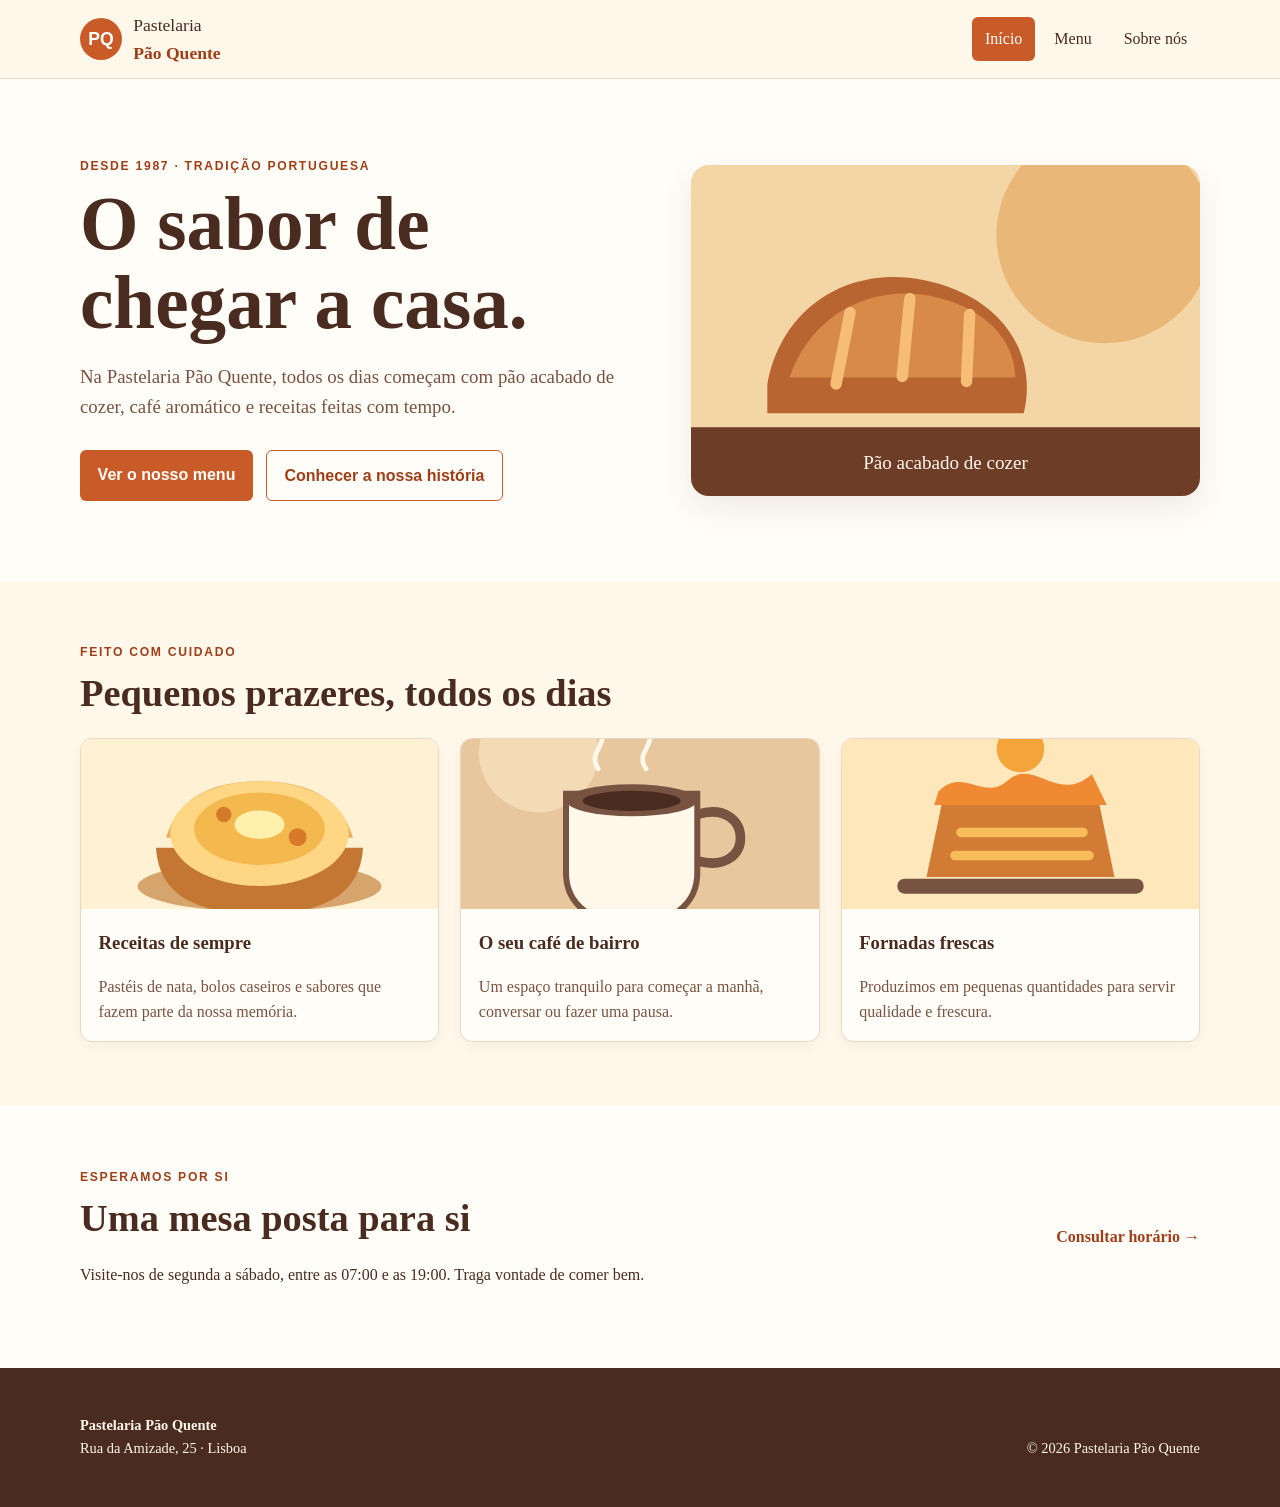
==== index.html @ 44f24db7 "Preparação da estrutura inicial da E1" ====
<!doctype html>
<html lang="pt-PT">
<head>
  <meta charset="utf-8">
  <meta name="viewport" content="width=device-width, initial-scale=1">
  <meta name="description" content="Pastelaria Pão Quente: pão fresco, pastelaria tradicional e café em ambiente acolhedor.">
  <title>Início | Pastelaria Pão Quente</title>
  <link rel="stylesheet" href="css/style.css">
</head>
<body>
  <header class="site-header">
    <div class="container header-content">
      <a class="brand" href="index.html" aria-label="Pastelaria Pão Quente — página inicial">
        <span class="brand-mark">PQ</span><span>Pastelaria <strong>Pão Quente</strong></span>
      </a>
      <nav aria-label="Navegação principal">
        <ul class="nav-list">
          <li><a class="active" href="index.html" aria-current="page">Início</a></li>
          <li><a href="menu.html">Menu</a></li>
          <li><a href="sobre.html">Sobre nós</a></li>
        </ul>
      </nav>
    </div>
  </header>

  <main>
    <section class="hero container" aria-labelledby="titulo-principal">
      <div class="hero-copy">
        <p class="eyebrow">Desde 1987 · Tradição portuguesa</p>
        <h1 id="titulo-principal">O sabor de chegar a casa.</h1>
        <p>Na Pastelaria Pão Quente, todos os dias começam com pão acabado de cozer, café aromático e receitas feitas com tempo.</p>
        <div class="button-row"><a class="button" href="menu.html">Ver o nosso menu</a><a class="button button-secondary" href="sobre.html">Conhecer a nossa história</a></div>
      </div>
      <img class="hero-image" src="images/pao-artesanal.svg" alt="Pão artesanal dourado acabado de sair do forno">
    </section>

    <section class="warm-section" aria-labelledby="destaques-titulo">
      <div class="container">
        <p class="eyebrow">Feito com cuidado</p>
        <h2 id="destaques-titulo">Pequenos prazeres, todos os dias</h2>
        <div class="card-grid">
          <article class="card"><img src="images/pastel-de-nata.svg" alt="Pastel de nata com massa estaladiça"><h3>Receitas de sempre</h3><p>Pastéis de nata, bolos caseiros e sabores que fazem parte da nossa memória.</p></article>
          <article class="card"><img src="images/cafe.svg" alt="Chávena de café quente sobre um pires"><h3>O seu café de bairro</h3><p>Um espaço tranquilo para começar a manhã, conversar ou fazer uma pausa.</p></article>
          <article class="card"><img src="images/bolo-caseiro.svg" alt="Fatia de bolo caseiro com cobertura de laranja"><h3>Fornadas frescas</h3><p>Produzimos em pequenas quantidades para servir qualidade e frescura.</p></article>
        </div>
      </div>
    </section>

    <section class="container callout" aria-labelledby="visite-titulo">
      <div><p class="eyebrow">Esperamos por si</p><h2 id="visite-titulo">Uma mesa posta para si</h2><p>Visite-nos de segunda a sábado, entre as 07:00 e as 19:00. Traga vontade de comer bem.</p></div>
      <a class="text-link" href="sobre.html#horario">Consultar horário <span aria-hidden="true">→</span></a>
    </section>
  </main>

  <footer class="site-footer"><div class="container footer-content"><p><strong>Pastelaria Pão Quente</strong><br>Rua da Amizade, 25 · Lisboa</p><p>© 2026 Pastelaria Pão Quente</p></div></footer>
</body>
</html>
---- css/style.css ----
:root{--cream:#fff8eb;--paper:#fffdf8;--brown:#4a2b20;--brown-light:#795342;--orange:#c85b27;--orange-dark:#9e3f18;--gold:#e7a642;--line:#ead8c0;--shadow:0 12px 30px rgba(74,43,32,.09)}
*{box-sizing:border-box}html{scroll-behavior:smooth}body{margin:0;background:var(--paper);color:var(--brown);font-family:Georgia,'Times New Roman',serif;line-height:1.6}img{display:block;max-width:100%;height:auto}.container{width:min(1120px,calc(100% - 2rem));margin-inline:auto}.site-header{background:var(--cream);border-bottom:1px solid var(--line)}.header-content,.footer-content{display:flex;align-items:center;justify-content:space-between;gap:1rem}.header-content{min-height:78px}.brand{display:flex;align-items:center;gap:.7rem;color:var(--brown);text-decoration:none;font-size:1.1rem}.brand strong{display:block;color:var(--orange-dark)}.brand-mark{display:grid;place-items:center;width:42px;height:42px;border-radius:50%;background:var(--orange);color:#fff;font-weight:bold;font-family:Arial,sans-serif}.nav-list{display:flex;gap:.4rem;list-style:none;margin:0;padding:0}.nav-list a{display:block;padding:.55rem .8rem;color:var(--brown);text-decoration:none;border-radius:6px}.nav-list a:hover,.nav-list a.active{background:var(--orange);color:#fff}.hero{display:grid;grid-template-columns:1.05fr .95fr;gap:3rem;align-items:center;padding-block:5rem}.eyebrow{margin:0 0 .65rem;color:var(--orange-dark);font:700 .76rem/1.3 Arial,sans-serif;letter-spacing:.14em;text-transform:uppercase}.hero h1,.page-intro h1{max-width:650px;margin:0 0 1rem;font-size:clamp(2.4rem,6vw,4.7rem);line-height:1.05}.hero p:not(.eyebrow),.page-intro>p:last-child{font-size:1.18rem;color:var(--brown-light);max-width:620px}.hero-image{width:100%;border-radius:18px;box-shadow:var(--shadow)}.button-row{display:flex;flex-wrap:wrap;gap:.8rem;margin-top:1.7rem}.button{display:inline-block;padding:.75rem 1.1rem;background:var(--orange);color:#fff;border-radius:6px;text-decoration:none;font-family:Arial,sans-serif;font-weight:bold}.button:hover{background:var(--orange-dark)}.button-secondary{background:transparent;color:var(--orange-dark);border:1px solid var(--orange)}.warm-section{padding-block:4rem;background:var(--cream)}h2{font-size:clamp(1.8rem,3vw,2.6rem);line-height:1.15;margin:.2rem 0 1.4rem}h3{margin-bottom:.35rem}.card-grid{display:grid;grid-template-columns:repeat(3,1fr);gap:1.3rem}.card{background:var(--paper);border:1px solid var(--line);border-radius:12px;overflow:hidden;box-shadow:0 5px 16px rgba(74,43,32,.05)}.card img{width:100%;height:170px;object-fit:cover}.card h3,.card p{margin-inline:1.1rem}.card p{color:var(--brown-light)}.callout{display:flex;align-items:center;justify-content:space-between;gap:2rem;padding-block:4rem}.text-link{color:var(--orange-dark);font-weight:bold;text-decoration:none;white-space:nowrap}.text-link:hover{text-decoration:underline}.site-footer{padding-block:2rem;background:var(--brown);color:var(--cream);font-size:.9rem}.footer-content{align-items:flex-end}.page-intro{padding-block:4rem 3rem}.page-intro h1{font-size:clamp(2.5rem,6vw,4rem)}.menu-section{padding-bottom:4rem}.table-wrapper{overflow-x:auto}table{width:100%;border-collapse:collapse;background:var(--paper);border:1px solid var(--line);box-shadow:var(--shadow)}caption{text-align:left;padding:1rem 0;color:var(--brown-light);font-style:italic}th,td{padding:1rem;text-align:left;border-bottom:1px solid var(--line)}thead{background:var(--brown);color:#fff}thead th{font-family:Arial,sans-serif;font-size:.9rem}tbody th{font-weight:bold}tbody tr:last-child th,tbody tr:last-child td{border-bottom:0}tbody tr:nth-child(even){background:var(--cream)}.note{color:var(--brown-light);font-size:.9rem}.two-columns{display:grid;grid-template-columns:1fr 1fr;gap:3rem;align-items:center}.section-image{width:100%;border-radius:14px;box-shadow:var(--shadow)}.story{padding-bottom:4rem}.story h2{margin-top:0}.values-list{padding-left:1.2rem}.values-list li{margin-bottom:.5rem}address{font-style:normal;margin:1rem 0}.warm-section .two-columns{min-height:260px}
@media(max-width:700px){.header-content{align-items:flex-start;flex-direction:column;padding-block:1rem}.nav-list{width:100%;justify-content:space-between}.nav-list a{padding:.45rem .55rem;font-size:.92rem}.hero{grid-template-columns:1fr;padding-block:3rem;gap:2rem}.hero-image{order:-1}.card-grid,.two-columns{grid-template-columns:1fr}.card-grid{gap:1rem}.callout,.footer-content{align-items:flex-start;flex-direction:column}.callout{padding-block:3rem}.page-intro{padding-block:3rem 2rem}.warm-section{padding-block:3rem}th,td{padding:.75rem;font-size:.94rem}.brand{font-size:1rem}}
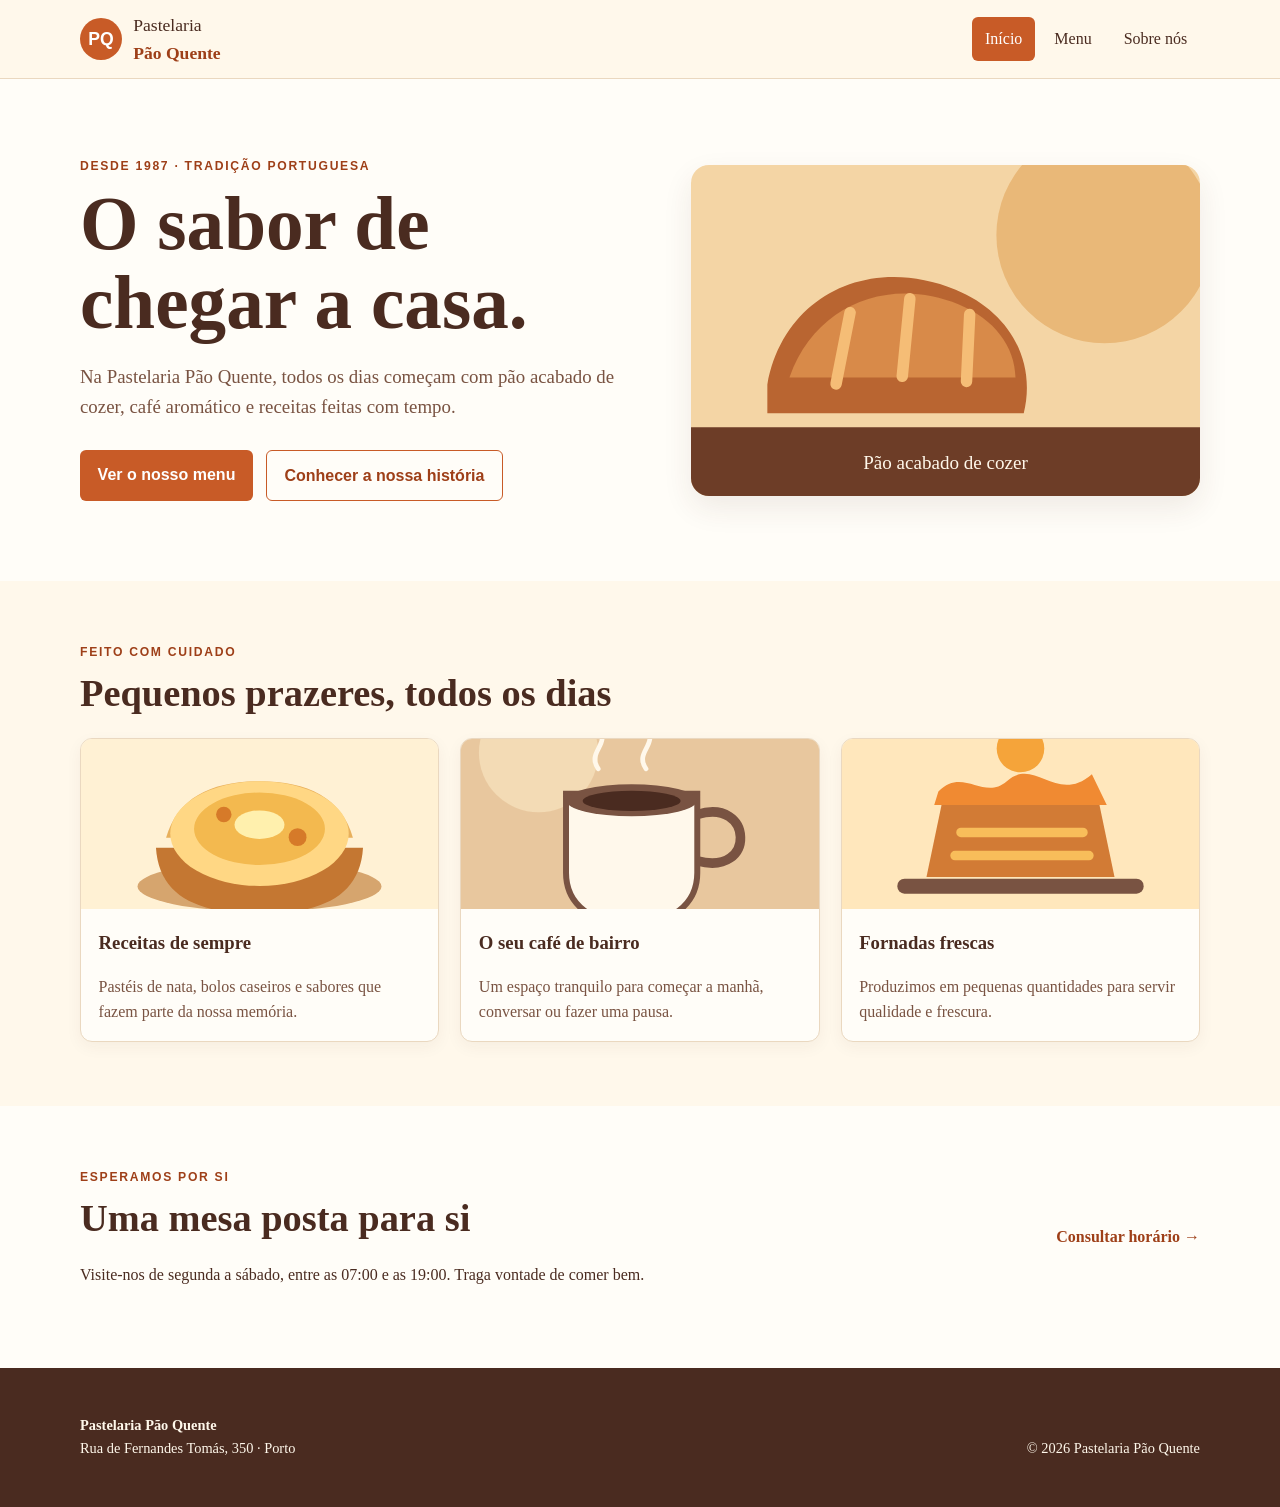
==== commit 4e003ac6: "Algumas mudanças extra" ====
--- a/index.html
+++ b/index.html
@@ -52,6 +52,6 @@
     </section>
   </main>
 
-  <footer class="site-footer"><div class="container footer-content"><p><strong>Pastelaria Pão Quente</strong><br>Rua da Amizade, 25 · Lisboa</p><p>© 2026 Pastelaria Pão Quente</p></div></footer>
+  <footer class="site-footer"><div class="container footer-content"><p><strong>Pastelaria Pão Quente</strong><br>Rua de Fernandes Tomás, 350 · Porto</p><p>© 2026 Pastelaria Pão Quente</p></div></footer>
 </body>
 </html>
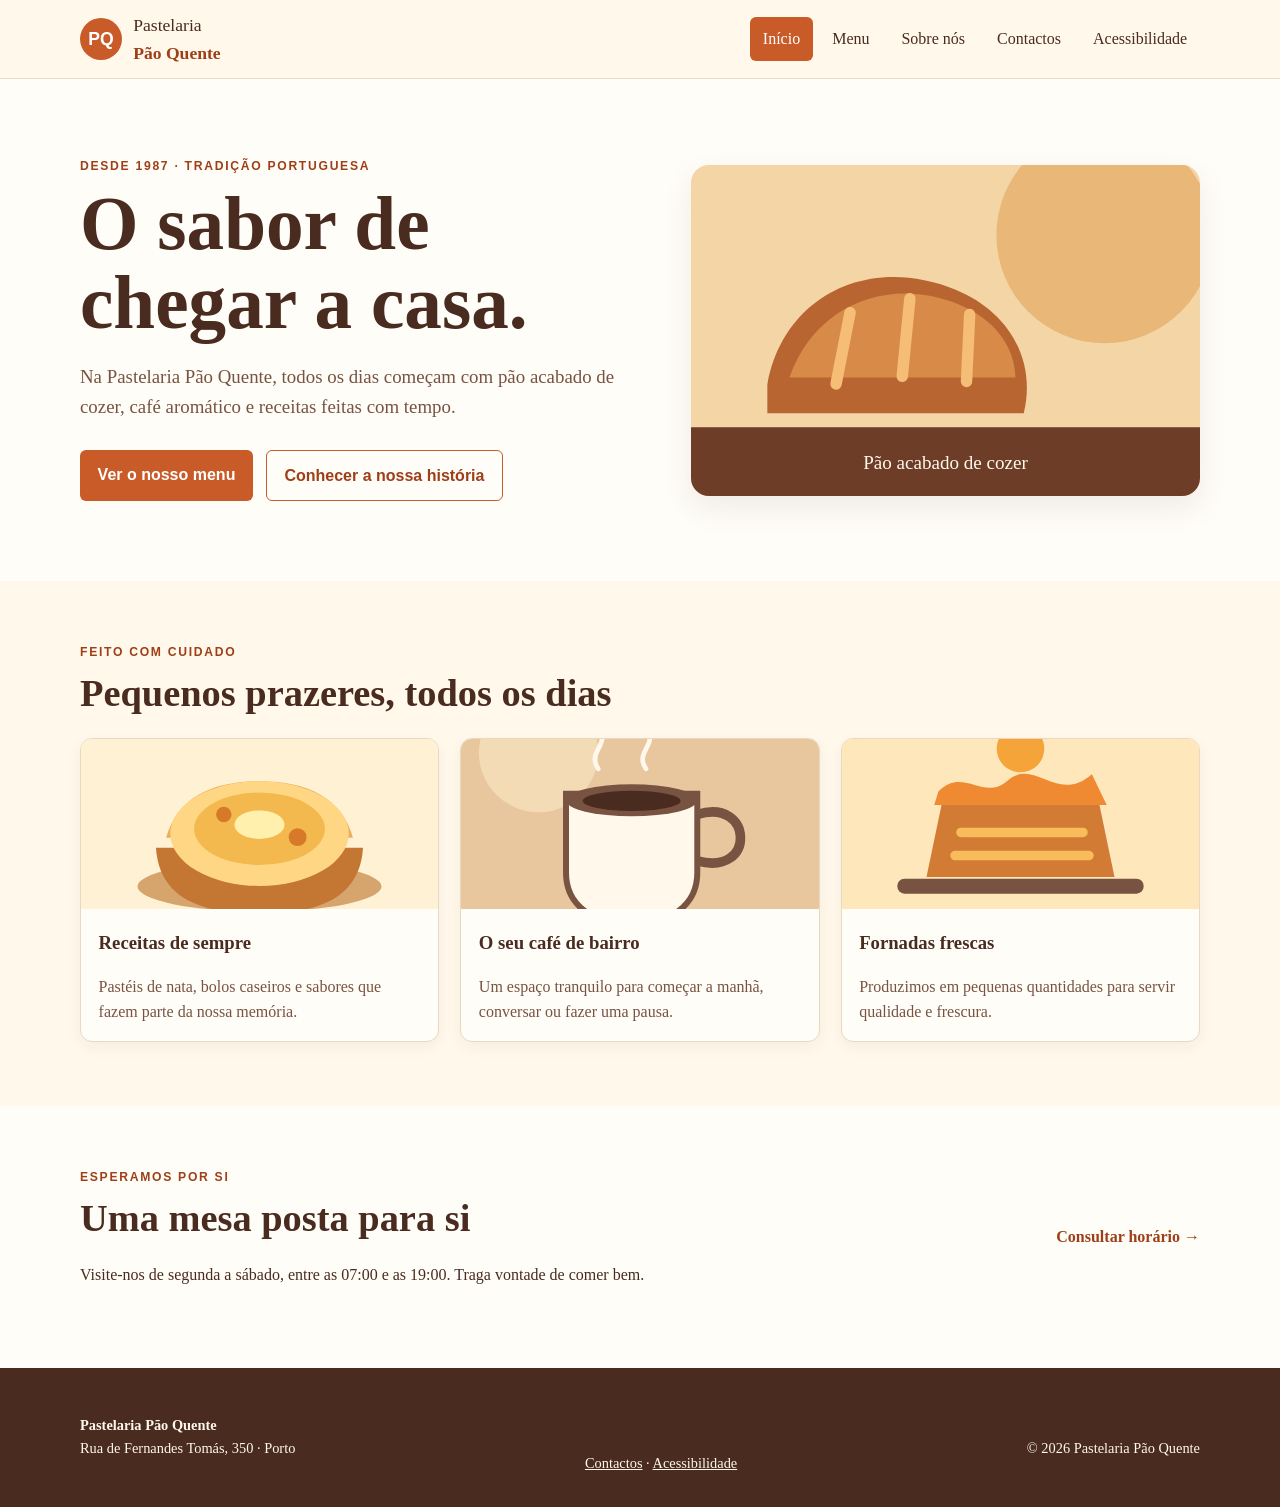
==== commit 58a400c3: "Implementa estrutura inicial da E2 e atualiza documentação do projeto - Adiciona as páginas de conta" ====
--- a/index.html
+++ b/index.html
@@ -18,6 +18,8 @@
           <li><a class="active" href="index.html" aria-current="page">Início</a></li>
           <li><a href="menu.html">Menu</a></li>
           <li><a href="sobre.html">Sobre nós</a></li>
+          <li><a href="contactos.html">Contactos</a></li>
+          <li><a href="acessibilidade.html">Acessibilidade</a></li>
         </ul>
       </nav>
     </div>
@@ -52,6 +54,6 @@
     </section>
   </main>
 
-  <footer class="site-footer"><div class="container footer-content"><p><strong>Pastelaria Pão Quente</strong><br>Rua de Fernandes Tomás, 350 · Porto</p><p>© 2026 Pastelaria Pão Quente</p></div></footer>
+  <footer class="site-footer"><div class="container footer-content"><p><strong>Pastelaria Pão Quente</strong><br>Rua de Fernandes Tomás, 350 · Porto</p><nav aria-label="Navegação do rodapé"><a href="contactos.html">Contactos</a> · <a href="acessibilidade.html">Acessibilidade</a></nav><p>© 2026 Pastelaria Pão Quente</p></div></footer>
 </body>
 </html>
--- a/css/style.css
+++ b/css/style.css
@@ -1,3 +1,23 @@
 :root{--cream:#fff8eb;--paper:#fffdf8;--brown:#4a2b20;--brown-light:#795342;--orange:#c85b27;--orange-dark:#9e3f18;--gold:#e7a642;--line:#ead8c0;--shadow:0 12px 30px rgba(74,43,32,.09)}
 *{box-sizing:border-box}html{scroll-behavior:smooth}body{margin:0;background:var(--paper);color:var(--brown);font-family:Georgia,'Times New Roman',serif;line-height:1.6}img{display:block;max-width:100%;height:auto}.container{width:min(1120px,calc(100% - 2rem));margin-inline:auto}.site-header{background:var(--cream);border-bottom:1px solid var(--line)}.header-content,.footer-content{display:flex;align-items:center;justify-content:space-between;gap:1rem}.header-content{min-height:78px}.brand{display:flex;align-items:center;gap:.7rem;color:var(--brown);text-decoration:none;font-size:1.1rem}.brand strong{display:block;color:var(--orange-dark)}.brand-mark{display:grid;place-items:center;width:42px;height:42px;border-radius:50%;background:var(--orange);color:#fff;font-weight:bold;font-family:Arial,sans-serif}.nav-list{display:flex;gap:.4rem;list-style:none;margin:0;padding:0}.nav-list a{display:block;padding:.55rem .8rem;color:var(--brown);text-decoration:none;border-radius:6px}.nav-list a:hover,.nav-list a.active{background:var(--orange);color:#fff}.hero{display:grid;grid-template-columns:1.05fr .95fr;gap:3rem;align-items:center;padding-block:5rem}.eyebrow{margin:0 0 .65rem;color:var(--orange-dark);font:700 .76rem/1.3 Arial,sans-serif;letter-spacing:.14em;text-transform:uppercase}.hero h1,.page-intro h1{max-width:650px;margin:0 0 1rem;font-size:clamp(2.4rem,6vw,4.7rem);line-height:1.05}.hero p:not(.eyebrow),.page-intro>p:last-child{font-size:1.18rem;color:var(--brown-light);max-width:620px}.hero-image{width:100%;border-radius:18px;box-shadow:var(--shadow)}.button-row{display:flex;flex-wrap:wrap;gap:.8rem;margin-top:1.7rem}.button{display:inline-block;padding:.75rem 1.1rem;background:var(--orange);color:#fff;border-radius:6px;text-decoration:none;font-family:Arial,sans-serif;font-weight:bold}.button:hover{background:var(--orange-dark)}.button-secondary{background:transparent;color:var(--orange-dark);border:1px solid var(--orange)}.warm-section{padding-block:4rem;background:var(--cream)}h2{font-size:clamp(1.8rem,3vw,2.6rem);line-height:1.15;margin:.2rem 0 1.4rem}h3{margin-bottom:.35rem}.card-grid{display:grid;grid-template-columns:repeat(3,1fr);gap:1.3rem}.card{background:var(--paper);border:1px solid var(--line);border-radius:12px;overflow:hidden;box-shadow:0 5px 16px rgba(74,43,32,.05)}.card img{width:100%;height:170px;object-fit:cover}.card h3,.card p{margin-inline:1.1rem}.card p{color:var(--brown-light)}.callout{display:flex;align-items:center;justify-content:space-between;gap:2rem;padding-block:4rem}.text-link{color:var(--orange-dark);font-weight:bold;text-decoration:none;white-space:nowrap}.text-link:hover{text-decoration:underline}.site-footer{padding-block:2rem;background:var(--brown);color:var(--cream);font-size:.9rem}.footer-content{align-items:flex-end}.page-intro{padding-block:4rem 3rem}.page-intro h1{font-size:clamp(2.5rem,6vw,4rem)}.menu-section{padding-bottom:4rem}.table-wrapper{overflow-x:auto}table{width:100%;border-collapse:collapse;background:var(--paper);border:1px solid var(--line);box-shadow:var(--shadow)}caption{text-align:left;padding:1rem 0;color:var(--brown-light);font-style:italic}th,td{padding:1rem;text-align:left;border-bottom:1px solid var(--line)}thead{background:var(--brown);color:#fff}thead th{font-family:Arial,sans-serif;font-size:.9rem}tbody th{font-weight:bold}tbody tr:last-child th,tbody tr:last-child td{border-bottom:0}tbody tr:nth-child(even){background:var(--cream)}.note{color:var(--brown-light);font-size:.9rem}.two-columns{display:grid;grid-template-columns:1fr 1fr;gap:3rem;align-items:center}.section-image{width:100%;border-radius:14px;box-shadow:var(--shadow)}.story{padding-bottom:4rem}.story h2{margin-top:0}.values-list{padding-left:1.2rem}.values-list li{margin-bottom:.5rem}address{font-style:normal;margin:1rem 0}.warm-section .two-columns{min-height:260px}
 @media(max-width:700px){.header-content{align-items:flex-start;flex-direction:column;padding-block:1rem}.nav-list{width:100%;justify-content:space-between}.nav-list a{padding:.45rem .55rem;font-size:.92rem}.hero{grid-template-columns:1fr;padding-block:3rem;gap:2rem}.hero-image{order:-1}.card-grid,.two-columns{grid-template-columns:1fr}.card-grid{gap:1rem}.callout,.footer-content{align-items:flex-start;flex-direction:column}.callout{padding-block:3rem}.page-intro{padding-block:3rem 2rem}.warm-section{padding-block:3rem}th,td{padding:.75rem;font-size:.94rem}.brand{font-size:1rem}}
+
+/* Formulários e foco visível */
+:focus-visible{outline:3px solid var(--gold);outline-offset:3px}
+.site-footer a{color:var(--cream)}
+.form-section,.accessibility-content{padding-bottom:4rem}
+.form-section>p,.form-note{color:var(--brown-light)}
+.form-grid{display:grid;grid-template-columns:repeat(2,minmax(0,1fr));gap:1.2rem}
+.form-field{display:grid;gap:.4rem;margin-bottom:1.2rem}
+.form-field-wide{grid-column:1/-1}
+.form-field label,fieldset legend{font-weight:bold}
+.form-field input,.form-field select,.form-field textarea{width:100%;min-height:46px;padding:.7rem .8rem;border:1px solid var(--brown-light);border-radius:6px;background:var(--paper);color:var(--brown);font:inherit}
+.form-field textarea{resize:vertical}
+.form-field small{color:var(--brown-light);font-size:.9rem}
+fieldset{margin:0 0 1.2rem;padding:1rem;border:1px solid var(--line);border-radius:8px}
+fieldset legend{padding-inline:.35rem}
+.choice-list{display:flex;flex-wrap:wrap;gap:.8rem 1.5rem}
+.choice-list label{display:inline-flex;align-items:center;gap:.45rem}
+.choice-list input{width:1.1rem;height:1.1rem;accent-color:var(--orange-dark)}
+.accessibility-content li{margin-bottom:.65rem}
+@media(max-width:700px){.form-grid{grid-template-columns:1fr}.form-field-wide{grid-column:auto}.form-section,.accessibility-content{padding-bottom:3rem}}
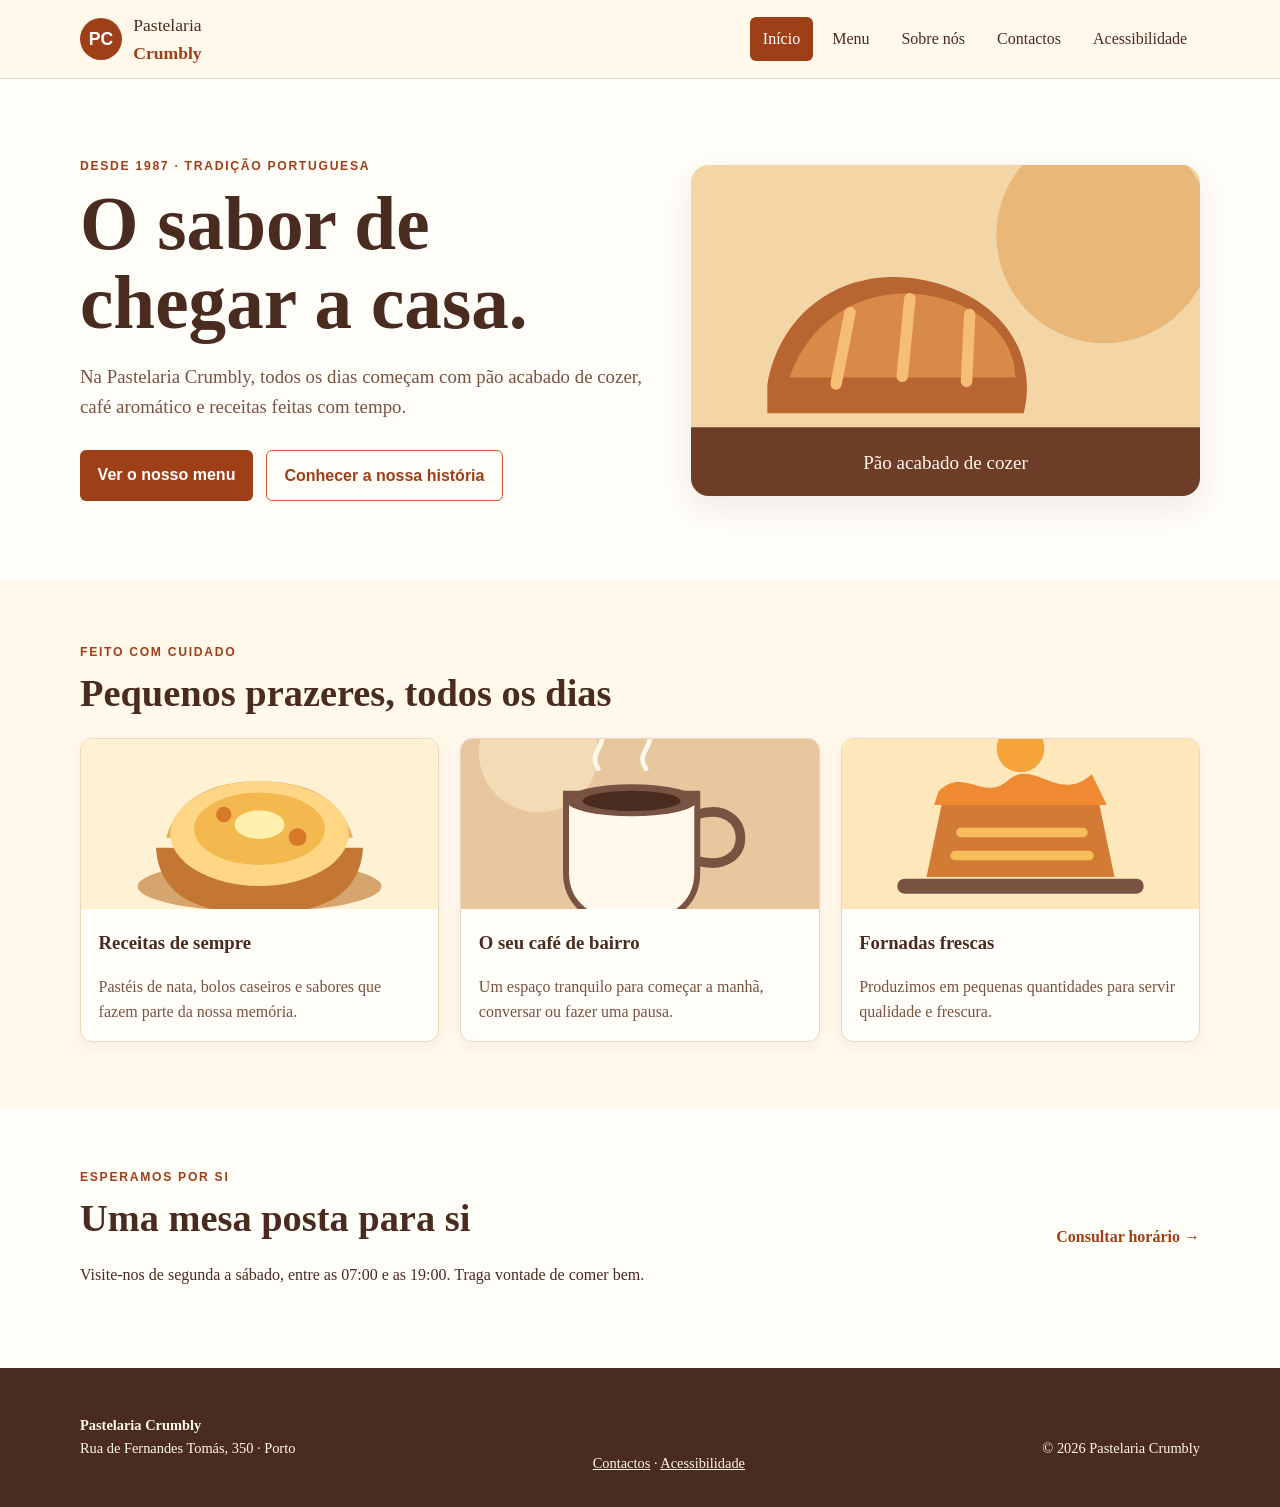
==== commit 6d8ba86a: "Mudança do nome da loja: Pastelaria Pão Quente → Pastelaria Crumbly" ====
--- a/index.html
+++ b/index.html
@@ -3,15 +3,15 @@
 <head>
   <meta charset="utf-8">
   <meta name="viewport" content="width=device-width, initial-scale=1">
-  <meta name="description" content="Pastelaria Pão Quente: pão fresco, pastelaria tradicional e café em ambiente acolhedor.">
-  <title>Início | Pastelaria Pão Quente</title>
+  <meta name="description" content="Pastelaria Crumbly: pão fresco, pastelaria tradicional e café em ambiente acolhedor.">
+  <title>Início | Pastelaria Crumbly</title>
   <link rel="stylesheet" href="css/style.css">
 </head>
 <body>
   <header class="site-header">
     <div class="container header-content">
-      <a class="brand" href="index.html" aria-label="Pastelaria Pão Quente — página inicial">
-        <span class="brand-mark">PQ</span><span>Pastelaria <strong>Pão Quente</strong></span>
+      <a class="brand" href="index.html" aria-label="Pastelaria Crumbly — página inicial">
+        <span class="brand-mark">PC</span><span>Pastelaria <strong>Crumbly</strong></span>
       </a>
       <nav aria-label="Navegação principal">
         <ul class="nav-list">
@@ -30,7 +30,7 @@
       <div class="hero-copy">
         <p class="eyebrow">Desde 1987 · Tradição portuguesa</p>
         <h1 id="titulo-principal">O sabor de chegar a casa.</h1>
-        <p>Na Pastelaria Pão Quente, todos os dias começam com pão acabado de cozer, café aromático e receitas feitas com tempo.</p>
+        <p>Na Pastelaria Crumbly, todos os dias começam com pão acabado de cozer, café aromático e receitas feitas com tempo.</p>
         <div class="button-row"><a class="button" href="menu.html">Ver o nosso menu</a><a class="button button-secondary" href="sobre.html">Conhecer a nossa história</a></div>
       </div>
       <img class="hero-image" src="images/pao-artesanal.svg" alt="Pão artesanal dourado acabado de sair do forno">
@@ -54,6 +54,6 @@
     </section>
   </main>
 
-  <footer class="site-footer"><div class="container footer-content"><p><strong>Pastelaria Pão Quente</strong><br>Rua de Fernandes Tomás, 350 · Porto</p><nav aria-label="Navegação do rodapé"><a href="contactos.html">Contactos</a> · <a href="acessibilidade.html">Acessibilidade</a></nav><p>© 2026 Pastelaria Pão Quente</p></div></footer>
+  <footer class="site-footer"><div class="container footer-content"><p><strong>Pastelaria Crumbly</strong><br>Rua de Fernandes Tomás, 350 · Porto</p><nav aria-label="Navegação do rodapé"><a href="contactos.html">Contactos</a> · <a href="acessibilidade.html">Acessibilidade</a></nav><p>© 2026 Pastelaria Crumbly</p></div></footer>
 </body>
 </html>
--- a/css/style.css
+++ b/css/style.css
@@ -1,9 +1,10 @@
 :root{--cream:#fff8eb;--paper:#fffdf8;--brown:#4a2b20;--brown-light:#795342;--orange:#c85b27;--orange-dark:#9e3f18;--gold:#e7a642;--line:#ead8c0;--shadow:0 12px 30px rgba(74,43,32,.09)}
-*{box-sizing:border-box}html{scroll-behavior:smooth}body{margin:0;background:var(--paper);color:var(--brown);font-family:Georgia,'Times New Roman',serif;line-height:1.6}img{display:block;max-width:100%;height:auto}.container{width:min(1120px,calc(100% - 2rem));margin-inline:auto}.site-header{background:var(--cream);border-bottom:1px solid var(--line)}.header-content,.footer-content{display:flex;align-items:center;justify-content:space-between;gap:1rem}.header-content{min-height:78px}.brand{display:flex;align-items:center;gap:.7rem;color:var(--brown);text-decoration:none;font-size:1.1rem}.brand strong{display:block;color:var(--orange-dark)}.brand-mark{display:grid;place-items:center;width:42px;height:42px;border-radius:50%;background:var(--orange);color:#fff;font-weight:bold;font-family:Arial,sans-serif}.nav-list{display:flex;gap:.4rem;list-style:none;margin:0;padding:0}.nav-list a{display:block;padding:.55rem .8rem;color:var(--brown);text-decoration:none;border-radius:6px}.nav-list a:hover,.nav-list a.active{background:var(--orange);color:#fff}.hero{display:grid;grid-template-columns:1.05fr .95fr;gap:3rem;align-items:center;padding-block:5rem}.eyebrow{margin:0 0 .65rem;color:var(--orange-dark);font:700 .76rem/1.3 Arial,sans-serif;letter-spacing:.14em;text-transform:uppercase}.hero h1,.page-intro h1{max-width:650px;margin:0 0 1rem;font-size:clamp(2.4rem,6vw,4.7rem);line-height:1.05}.hero p:not(.eyebrow),.page-intro>p:last-child{font-size:1.18rem;color:var(--brown-light);max-width:620px}.hero-image{width:100%;border-radius:18px;box-shadow:var(--shadow)}.button-row{display:flex;flex-wrap:wrap;gap:.8rem;margin-top:1.7rem}.button{display:inline-block;padding:.75rem 1.1rem;background:var(--orange);color:#fff;border-radius:6px;text-decoration:none;font-family:Arial,sans-serif;font-weight:bold}.button:hover{background:var(--orange-dark)}.button-secondary{background:transparent;color:var(--orange-dark);border:1px solid var(--orange)}.warm-section{padding-block:4rem;background:var(--cream)}h2{font-size:clamp(1.8rem,3vw,2.6rem);line-height:1.15;margin:.2rem 0 1.4rem}h3{margin-bottom:.35rem}.card-grid{display:grid;grid-template-columns:repeat(3,1fr);gap:1.3rem}.card{background:var(--paper);border:1px solid var(--line);border-radius:12px;overflow:hidden;box-shadow:0 5px 16px rgba(74,43,32,.05)}.card img{width:100%;height:170px;object-fit:cover}.card h3,.card p{margin-inline:1.1rem}.card p{color:var(--brown-light)}.callout{display:flex;align-items:center;justify-content:space-between;gap:2rem;padding-block:4rem}.text-link{color:var(--orange-dark);font-weight:bold;text-decoration:none;white-space:nowrap}.text-link:hover{text-decoration:underline}.site-footer{padding-block:2rem;background:var(--brown);color:var(--cream);font-size:.9rem}.footer-content{align-items:flex-end}.page-intro{padding-block:4rem 3rem}.page-intro h1{font-size:clamp(2.5rem,6vw,4rem)}.menu-section{padding-bottom:4rem}.table-wrapper{overflow-x:auto}table{width:100%;border-collapse:collapse;background:var(--paper);border:1px solid var(--line);box-shadow:var(--shadow)}caption{text-align:left;padding:1rem 0;color:var(--brown-light);font-style:italic}th,td{padding:1rem;text-align:left;border-bottom:1px solid var(--line)}thead{background:var(--brown);color:#fff}thead th{font-family:Arial,sans-serif;font-size:.9rem}tbody th{font-weight:bold}tbody tr:last-child th,tbody tr:last-child td{border-bottom:0}tbody tr:nth-child(even){background:var(--cream)}.note{color:var(--brown-light);font-size:.9rem}.two-columns{display:grid;grid-template-columns:1fr 1fr;gap:3rem;align-items:center}.section-image{width:100%;border-radius:14px;box-shadow:var(--shadow)}.story{padding-bottom:4rem}.story h2{margin-top:0}.values-list{padding-left:1.2rem}.values-list li{margin-bottom:.5rem}address{font-style:normal;margin:1rem 0}.warm-section .two-columns{min-height:260px}
-@media(max-width:700px){.header-content{align-items:flex-start;flex-direction:column;padding-block:1rem}.nav-list{width:100%;justify-content:space-between}.nav-list a{padding:.45rem .55rem;font-size:.92rem}.hero{grid-template-columns:1fr;padding-block:3rem;gap:2rem}.hero-image{order:-1}.card-grid,.two-columns{grid-template-columns:1fr}.card-grid{gap:1rem}.callout,.footer-content{align-items:flex-start;flex-direction:column}.callout{padding-block:3rem}.page-intro{padding-block:3rem 2rem}.warm-section{padding-block:3rem}th,td{padding:.75rem;font-size:.94rem}.brand{font-size:1rem}}
+*{box-sizing:border-box}html{scroll-behavior:smooth}body{margin:0;background:var(--paper);color:var(--brown);font-family:Georgia,'Times New Roman',serif;line-height:1.6}img{display:block;max-width:100%;height:auto}.container{width:min(1120px,calc(100% - 2rem));margin-inline:auto}.site-header{background:var(--cream);border-bottom:1px solid var(--line)}.header-content,.footer-content{display:flex;align-items:center;justify-content:space-between;gap:1rem}.header-content{min-height:78px}.brand{display:flex;align-items:center;gap:.7rem;color:var(--brown);text-decoration:none;font-size:1.1rem}.brand strong{display:block;color:var(--orange-dark)}.brand-mark{display:grid;place-items:center;width:42px;height:42px;border-radius:50%;background:var(--orange-dark);color:#fff;font-weight:bold;font-family:Arial,sans-serif}.nav-list{display:flex;gap:.4rem;list-style:none;margin:0;padding:0}.nav-list a{display:block;padding:.55rem .8rem;color:var(--brown);text-decoration:none;border-radius:6px}.nav-list a:hover,.nav-list a.active{background:var(--orange-dark);color:#fff}.hero{display:grid;grid-template-columns:1.05fr .95fr;gap:3rem;align-items:center;padding-block:5rem}.eyebrow{margin:0 0 .65rem;color:var(--orange-dark);font:700 .76rem/1.3 Arial,sans-serif;letter-spacing:.14em;text-transform:uppercase}.hero h1,.page-intro h1{max-width:650px;margin:0 0 1rem;font-size:clamp(2.4rem,6vw,4.7rem);line-height:1.05}.hero p:not(.eyebrow),.page-intro>p:last-child{font-size:1.18rem;color:var(--brown-light);max-width:620px}.hero-image{width:100%;border-radius:18px;box-shadow:var(--shadow)}.button-row{display:flex;flex-wrap:wrap;gap:.8rem;margin-top:1.7rem}.button{display:inline-block;padding:.75rem 1.1rem;background:var(--orange-dark);color:#fff;border-radius:6px;text-decoration:none;font-family:Arial,sans-serif;font-weight:bold}.button:hover{background:var(--orange-dark)}.button-secondary{background:transparent;color:var(--orange-dark);border:1px solid var(--orange)}.warm-section{padding-block:4rem;background:var(--cream)}h2{font-size:clamp(1.8rem,3vw,2.6rem);line-height:1.15;margin:.2rem 0 1.4rem}h3{margin-bottom:.35rem}.card-grid{display:grid;grid-template-columns:repeat(3,1fr);gap:1.3rem}.card{background:var(--paper);border:1px solid var(--line);border-radius:12px;overflow:hidden;box-shadow:0 5px 16px rgba(74,43,32,.05)}.card img{width:100%;height:170px;object-fit:cover}.card h3,.card p{margin-inline:1.1rem}.card p{color:var(--brown-light)}.callout{display:flex;align-items:center;justify-content:space-between;gap:2rem;padding-block:4rem}.text-link{color:var(--orange-dark);font-weight:bold;text-decoration:none;white-space:nowrap}.text-link:hover{text-decoration:underline}.site-footer{padding-block:2rem;background:var(--brown);color:var(--cream);font-size:.9rem}.footer-content{align-items:flex-end}.page-intro{padding-block:4rem 3rem}.page-intro h1{font-size:clamp(2.5rem,6vw,4rem)}.menu-section{padding-bottom:4rem}.table-wrapper{overflow-x:auto}table{width:100%;border-collapse:collapse;background:var(--paper);border:1px solid var(--line);box-shadow:var(--shadow)}caption{text-align:left;padding:1rem 0;color:var(--brown-light);font-style:italic}th,td{padding:1rem;text-align:left;border-bottom:1px solid var(--line)}thead{background:var(--brown);color:#fff}thead th{font-family:Arial,sans-serif;font-size:.9rem}tbody th{font-weight:bold}tbody tr:last-child th,tbody tr:last-child td{border-bottom:0}tbody tr:nth-child(even){background:var(--cream)}.note{color:var(--brown-light);font-size:.9rem}.two-columns{display:grid;grid-template-columns:1fr 1fr;gap:3rem;align-items:center}.section-image{width:100%;border-radius:14px;box-shadow:var(--shadow)}.story{padding-bottom:4rem}.story h2{margin-top:0}.values-list{padding-left:1.2rem}.values-list li{margin-bottom:.5rem}address{font-style:normal;margin:1rem 0}.warm-section .two-columns{min-height:260px}
+@media(max-width:700px){.header-content{align-items:flex-start;flex-direction:column;padding-block:1rem}.nav-list{display:grid;grid-template-columns:repeat(2,minmax(0,1fr));width:100%;gap:.25rem}.nav-list a{padding:.45rem .55rem;font-size:.92rem}.hero{grid-template-columns:1fr;padding-block:3rem;gap:2rem}.hero-image{order:-1}.card-grid,.two-columns{grid-template-columns:1fr}.card-grid{gap:1rem}.callout,.footer-content{align-items:flex-start;flex-direction:column}.callout{padding-block:3rem}.page-intro{padding-block:3rem 2rem}.warm-section{padding-block:3rem}th,td{padding:.75rem;font-size:.94rem}.brand{font-size:1rem}}
 
 /* Formulários e foco visível */
-:focus-visible{outline:3px solid var(--gold);outline-offset:3px}
+:focus-visible{outline:3px solid var(--orange-dark);outline-offset:3px}
+.site-footer a:focus-visible{outline-color:var(--gold)}
 .site-footer a{color:var(--cream)}
 .form-section,.accessibility-content{padding-bottom:4rem}
 .form-section>p,.form-note{color:var(--brown-light)}
